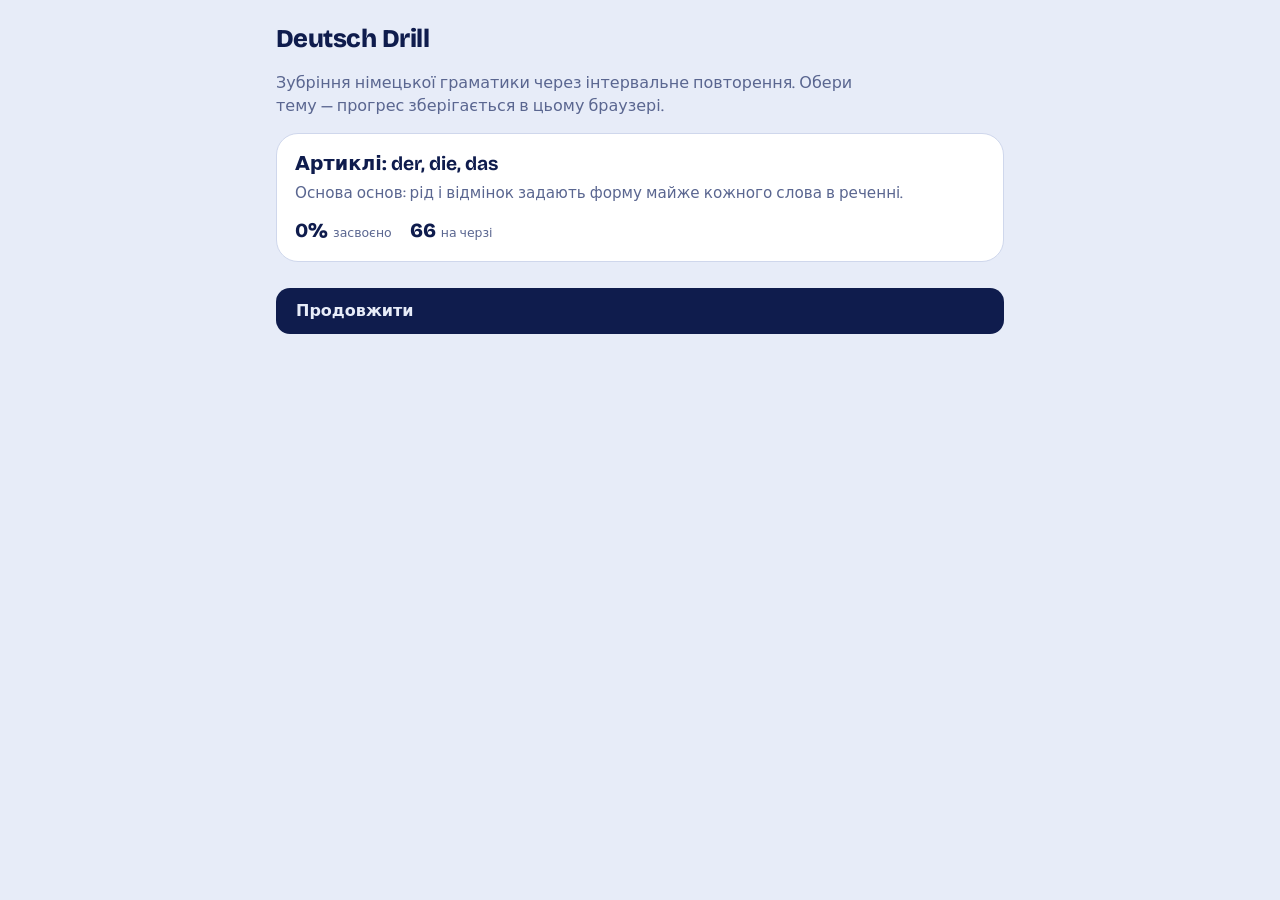
==== index.html @ 129c5a46 "Фаза 1: розбір legacy/artikel.html на рушій і тему Винесено монолітний legacy/artikel.html у переюза" ====
<!doctype html>
<html lang="uk">
<head>
<meta charset="utf-8">
<meta name="viewport" content="width=device-width, initial-scale=1">
<title>Deutsch Drill — німецька граматика на зубок</title>
<link rel="preconnect" href="https://fonts.googleapis.com">
<link rel="preconnect" href="https://fonts.gstatic.com" crossorigin>
<link href="https://fonts.googleapis.com/css2?family=Bricolage+Grotesque:opsz,wght@12..96,400;12..96,600;12..96,800&display=swap" rel="stylesheet">
<link rel="stylesheet" href="css/app.css">
</head>
<body>
<div class="wrap">
  <header>
    <div class="brand">Deutsch Drill</div>
  </header>
  <p class="intro">Зубріння німецької граматики через інтервальне повторення. Обери тему — прогрес зберігається в цьому браузері.</p>
  <div class="topics" id="topics"></div>
</div>

<script type="module">
import { topics } from './js/topics/index.js';
import * as store from './js/engine/store.js';

function topicStats(topic) {
  const data = store.getTopic(topic.id);
  const st = id => data.cards[id];
  const now = Date.now();
  const intro = topic.cards.filter(c => st(c.id));
  const total = topic.cards.length;
  const learned = intro.filter(c => st(c.id).b >= 3).length;
  const due = intro.filter(c => st(c.id).due <= now).length + topic.cards.filter(c => !st(c.id)).length;
  return { pct: Math.round(learned / total * 100), due };
}

const stats = topics.map(t => ({ topic: t, ...topicStats(t) }));
// «Продовжити» веде в тему з найбільшою чергою.
const best = stats.slice().sort((a, b) => b.due - a.due)[0];

const el = document.getElementById('topics');
el.innerHTML = stats.map(s => `
  <a class="topic-card" href="play.html?topic=${s.topic.id}">
    <h2>${s.topic.title}</h2>
    <p class="why">${s.topic.blurb || s.topic.subtitle}</p>
    <div class="topic-meta">
      <span class="m"><b>${s.pct}%</b><small>засвоєно</small></span>
      <span class="m"><b>${s.due}</b><small>на черзі</small></span>
    </div>
  </a>
`).join('');

if (best) {
  const cta = document.createElement('a');
  cta.className = 'cta';
  cta.href = `play.html?topic=${best.topic.id}`;
  cta.textContent = 'Продовжити';
  el.appendChild(cta);
}
</script>
</body>
</html>
---- css/app.css ----
:root{
  --bg:#E7ECF8; --surface:#FFFFFF; --surface2:#F3F6FD; --ink:#0F1C4D; --muted:#5A6690; --line:#CFD7EC;
  --good:#17985A; --bad:#DC3535;
  --a-der:#16C1E3; --a-die:#BDF45F; --a-das:#D3D6DE; --a-des:#FF6BCB; --a-dem:#FF6040; --a-den:#FFB957;
  --pill-ink:#13246A; --prog:#B6C2E6;
}
@media (prefers-color-scheme: dark){
  :root:not([data-theme="light"]){
    --bg:#0A1236; --surface:#131D4E; --surface2:#1A2660; --ink:#EEF2FF; --muted:#9DA8D8; --line:#2A3775;
    --good:#3DDC8B; --bad:#FF6B6B; --prog:#3A4B9C;
  }
}
:root[data-theme="dark"]{
  --bg:#0A1236; --surface:#131D4E; --surface2:#1A2660; --ink:#EEF2FF; --muted:#9DA8D8; --line:#2A3775;
  --good:#3DDC8B; --bad:#FF6B6B; --prog:#3A4B9C;
}
*{box-sizing:border-box}
html,body{margin:0}
body{background:var(--bg);color:var(--ink);font-family:"Bricolage Grotesque",system-ui,-apple-system,"Segoe UI",Roboto,sans-serif;line-height:1.45;min-height:100vh}
button{font:inherit;color:inherit}
button:focus-visible{outline:3px solid var(--a-der);outline-offset:2px}
.wrap{max-width:760px;margin:0 auto;padding:20px 16px 48px}

header{display:flex;flex-wrap:wrap;gap:12px;align-items:center;justify-content:space-between;margin-bottom:14px}
.brand{font-weight:800;font-size:1.6rem;letter-spacing:-.02em;display:flex;gap:6px;align-items:baseline}
.brand span{display:inline-block;padding:0 .35em;border-radius:.5em;color:var(--pill-ink);font-size:1.05rem}
.modes{display:flex;background:var(--surface);border:1px solid var(--line);border-radius:999px;padding:3px}
.modes button{border:0;background:transparent;padding:7px 14px;border-radius:999px;cursor:pointer;font-weight:600;color:var(--muted)}
.modes button[aria-pressed="true"]{background:var(--ink);color:var(--bg)}

.stats{display:grid;grid-template-columns:repeat(4,1fr);gap:8px;margin-bottom:14px}
.stat{background:var(--surface);border:1px solid var(--line);border-radius:14px;padding:8px 12px}
.stat b{display:block;font-size:1.35rem;font-weight:800;line-height:1.1}
.stat small{color:var(--muted);font-size:.8rem}

.card{background:var(--surface);border:1px solid var(--line);border-radius:26px;padding:22px 20px 20px;min-height:300px;display:flex;flex-direction:column;position:relative;overflow:hidden}
.card.flash-ok{box-shadow:inset 0 0 0 3px var(--good)}
.card.flash-bad{box-shadow:inset 0 0 0 3px var(--bad)}
.kind{display:flex;justify-content:space-between;align-items:center;color:var(--muted);font-size:.9rem;min-height:24px}
.badge{font-size:.78rem;font-weight:600;padding:2px 9px;border-radius:999px;background:var(--surface2);border:1px solid var(--line)}
.badge.new{background:var(--a-die);color:var(--pill-ink);border-color:transparent}
.prompt{flex:1;display:flex;flex-direction:column;align-items:center;justify-content:center;text-align:center;gap:10px;padding:14px 0}
.big{font-size:clamp(2.4rem,9vw,3.6rem);font-weight:800;letter-spacing:-.03em;line-height:1}
.gchip{font-size:1.05rem;font-weight:600;padding:5px 16px;border-radius:999px;border:2px solid var(--ink)}
.sentence{font-size:clamp(1.35rem,5vw,1.9rem);font-weight:600;line-height:1.35;max-width:32ch}
.blank{display:inline-block;min-width:2.6em;border-bottom:3px solid var(--ink);margin:0 .1em;color:var(--pill-ink);border-radius:.3em .3em 0 0;padding:0 .2em}
.hint{color:var(--muted);font-size:.95rem}

.answers{display:grid;grid-template-columns:repeat(6,1fr);gap:8px;margin-top:6px}
.pill{border:0;border-radius:18px;padding:14px 4px;font-size:1.3rem;font-weight:800;color:var(--pill-ink);cursor:pointer;position:relative;transition:transform .08s}
.pill:active{transform:scale(.96)}
.pill kbd{position:absolute;top:4px;left:8px;font-family:inherit;font-size:.65rem;font-weight:600;opacity:.55}
.pill.dim{opacity:.35}
.pill.right{outline:3px solid var(--good);outline-offset:2px;opacity:1}
.pill.wrong{outline:3px solid var(--bad);outline-offset:2px;opacity:1}
.pill:disabled{cursor:default}

.grid{display:grid;grid-template-columns:auto repeat(4,1fr);gap:6px;width:100%;max-width:520px;margin:0 auto}
.grid .h{font-size:.78rem;color:var(--muted);text-align:center;align-self:center;font-weight:600}
.grid .rh{text-align:right;padding-right:4px}
.cell{border:2px solid var(--line);background:var(--surface2);border-radius:12px;min-height:44px;cursor:pointer;font-weight:800;font-size:1.05rem;color:var(--pill-ink)}
.cell[aria-pressed="true"]{background:var(--sel,var(--a-der));border-color:transparent}
.cell.ok{outline:3px solid var(--good);outline-offset:1px}
.cell.miss{border:3px dashed var(--good)}
.cell.bad{outline:3px solid var(--bad);outline-offset:1px}
.cell.hl{outline:3px solid var(--ink);outline-offset:2px;transform:scale(1.04)}

.feedback{margin-top:14px;display:none;gap:12px;flex-direction:column}
.feedback.show{display:flex}
.fb-line{display:flex;justify-content:space-between;align-items:center;gap:10px;flex-wrap:wrap}
.fb-text{font-size:1.1rem;font-weight:600}
.fb-text.ok{color:var(--good)} .fb-text.bad{color:var(--bad)}
.mini{display:grid;grid-template-columns:auto repeat(4,1fr);gap:4px;font-size:.85rem}
.mini div{border-radius:8px;padding:4px 2px;text-align:center;font-weight:800;color:var(--pill-ink)}
.mini .h{color:var(--muted);font-weight:600;font-size:.72rem;background:none}
.mini .c{opacity:.4}
.mini .c.row{opacity:.75}
.mini .c.target{opacity:1;outline:3px solid var(--ink);outline-offset:1px}
.mini .c.chosen{opacity:1;outline:3px dashed var(--bad);outline-offset:1px}
.btn{border:0;border-radius:14px;padding:11px 20px;font-weight:800;cursor:pointer;background:var(--ink);color:var(--bg)}
.btn.ghost{background:transparent;color:var(--muted);border:1px solid var(--line);font-weight:600}

.done{flex:1;display:flex;flex-direction:column;align-items:center;justify-content:center;text-align:center;gap:12px}
.done p{margin:0;color:var(--muted);max-width:40ch}

section.map{margin-top:18px;background:var(--surface);border:1px solid var(--line);border-radius:22px;padding:16px}
.map-top{display:flex;justify-content:space-between;align-items:center;margin-bottom:10px;gap:8px}
.map-top h2{font-size:1.05rem;margin:0}
.heat{display:grid;grid-template-columns:auto repeat(4,1fr);gap:6px}
.heat .h{font-size:.75rem;color:var(--muted);text-align:center;align-self:center;font-weight:600}
.heat .rh{text-align:right;padding-right:4px;line-height:1.15}
.heat .rh em{font-style:normal;display:block;font-size:.68rem;opacity:.8}
.hc{border-radius:12px;min-height:48px;display:flex;align-items:center;justify-content:center;font-weight:800;color:var(--pill-ink);position:relative;overflow:hidden;background:var(--surface2);border:1px solid var(--line)}
.hc .fill{position:absolute;inset:0;transform-origin:left;opacity:.95}
.hc span{position:relative;font-size:.95rem}
.hc span.pct{font-size:.78rem;color:var(--ink)}
footer{display:flex;justify-content:space-between;align-items:center;margin-top:14px;color:var(--muted);font-size:.8rem;gap:10px;flex-wrap:wrap}
.linkbtn{background:none;border:0;color:var(--muted);text-decoration:underline;cursor:pointer;padding:0}

/* Хаб (index.html) */
.intro{color:var(--muted);margin:0 0 16px;max-width:60ch}
.topics{display:flex;flex-direction:column;gap:12px}
.topic-card{display:block;text-decoration:none;color:inherit;background:var(--surface);border:1px solid var(--line);border-radius:22px;padding:16px 18px}
.topic-card:focus-visible{outline:3px solid var(--a-der);outline-offset:2px}
.topic-card h2{margin:0 0 4px;font-size:1.2rem}
.topic-card .why{color:var(--muted);font-size:.95rem;margin:0 0 12px}
.topic-meta{display:flex;gap:18px;align-items:baseline;flex-wrap:wrap}
.topic-meta .m b{font-size:1.25rem;font-weight:800}
.topic-meta .m small{color:var(--muted);font-size:.78rem;margin-left:5px}
.cta{display:inline-block;margin-top:14px;background:var(--ink);color:var(--bg);border-radius:14px;padding:11px 20px;font-weight:800;text-decoration:none}

/* Панель експорту/імпорту прогресу */
.io-panel{display:none;margin-top:12px;background:var(--surface);border:1px solid var(--line);border-radius:16px;padding:14px}
.io-panel.show{display:block}
.io-panel h3{margin:0 0 8px;font-size:1rem}
.io-panel p{margin:0 0 8px;color:var(--muted);font-size:.85rem}
.io-panel textarea{width:100%;min-height:96px;resize:vertical;border:1px solid var(--line);border-radius:12px;padding:10px;font:inherit;font-size:.85rem;background:var(--surface2);color:var(--ink);word-break:break-all}
.io-actions{display:flex;gap:8px;flex-wrap:wrap;margin-top:10px}
.io-msg{font-size:.85rem;margin-top:8px}
.io-msg.ok{color:var(--good)} .io-msg.bad{color:var(--bad)}

@media (max-width:560px){
  .stats{grid-template-columns:repeat(2,1fr)}
  .answers{grid-template-columns:repeat(3,1fr)}
  .pill{padding:16px 4px}
}
@media (prefers-reduced-motion:reduce){*{transition:none!important}}
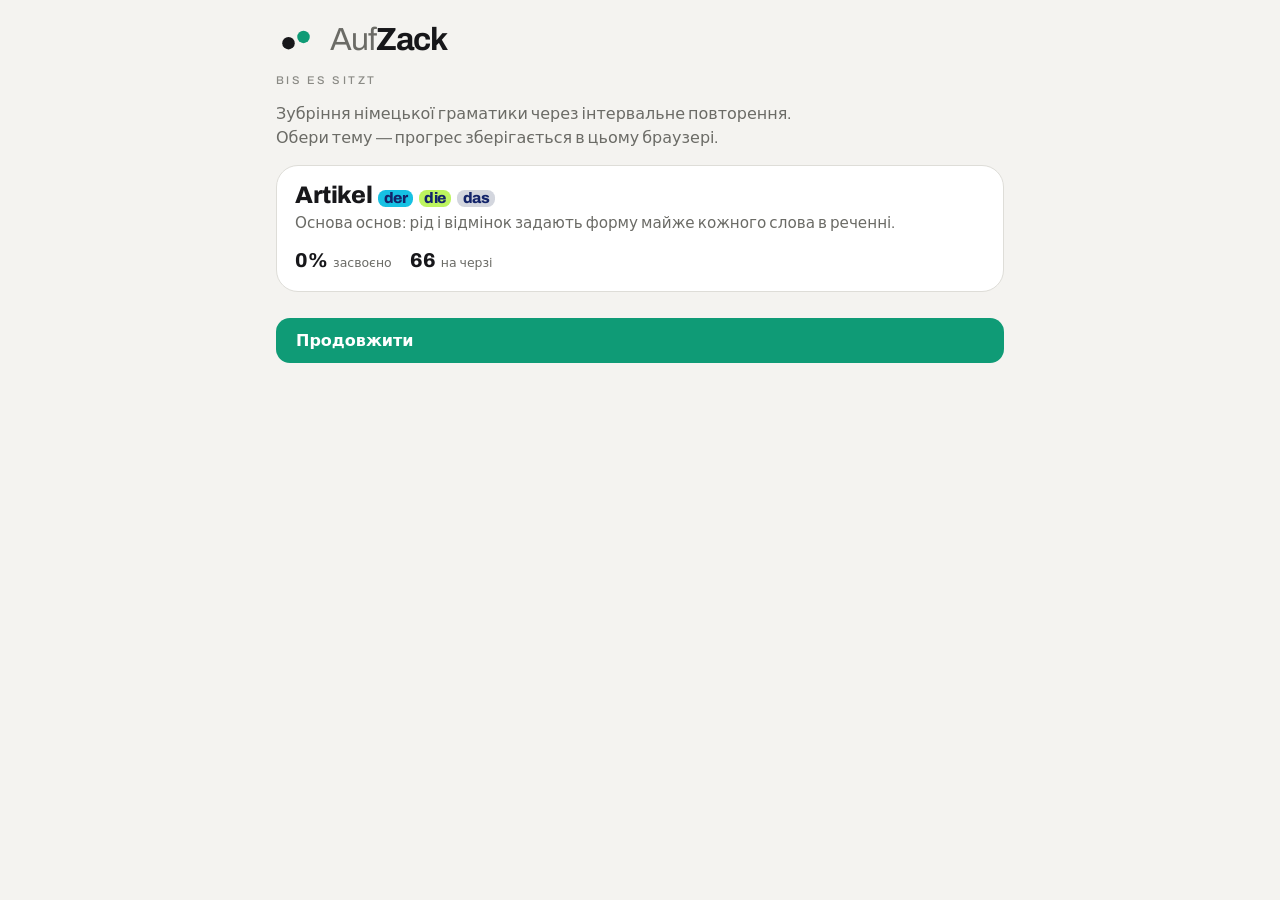
==== commit adf83208: "Брендинг Auf Zack: сайт-бренд + лого тем, палітра, шрифт, фавікони Імпорт візуальної ідентичності з " ====
--- a/index.html
+++ b/index.html
@@ -3,16 +3,32 @@
 <head>
 <meta charset="utf-8">
 <meta name="viewport" content="width=device-width, initial-scale=1">
-<title>Deutsch Drill — німецька граматика на зубок</title>
+<title>Auf Zack — граматичний тренажер</title>
+<link rel="icon" type="image/svg+xml" href="favicon.svg">
+<link rel="icon" type="image/png" sizes="32x32" href="favicon-32.png">
+<link rel="icon" type="image/png" sizes="16x16" href="favicon-16.png">
+<link rel="apple-touch-icon" href="apple-touch-icon.png">
+<link rel="manifest" href="manifest.webmanifest">
+<meta name="theme-color" media="(prefers-color-scheme: light)" content="#F4F3F0">
+<meta name="theme-color" media="(prefers-color-scheme: dark)" content="#17171A">
 <link rel="preconnect" href="https://fonts.googleapis.com">
 <link rel="preconnect" href="https://fonts.gstatic.com" crossorigin>
-<link href="https://fonts.googleapis.com/css2?family=Bricolage+Grotesque:opsz,wght@12..96,400;12..96,600;12..96,800&display=swap" rel="stylesheet">
+<link href="https://fonts.googleapis.com/css2?family=Archivo:wght@400;500;600;700;800&display=swap" rel="stylesheet">
 <link rel="stylesheet" href="css/app.css">
 </head>
 <body>
 <div class="wrap">
   <header>
-    <div class="brand">Deutsch Drill</div>
+    <div>
+      <div class="lockup">
+        <svg class="mark" viewBox="0 0 64 64" width="40" height="40" aria-hidden="true">
+          <circle cx="20" cy="37" r="10" fill="currentColor"/>
+          <circle cx="44" cy="27" r="10" fill="var(--brand-accent)"/>
+        </svg>
+        <span class="wordmark"><span class="w-auf">Auf</span><span class="w-zack">Zack</span></span>
+      </div>
+      <div class="slogan">bis es sitzt</div>
+    </div>
   </header>
   <p class="intro">Зубріння німецької граматики через інтервальне повторення. Обери тему — прогрес зберігається в цьому браузері.</p>
   <div class="topics" id="topics"></div>
@@ -39,9 +55,9 @@
 
 const el = document.getElementById('topics');
 el.innerHTML = stats.map(s => `
-  <a class="topic-card" href="play.html?topic=${s.topic.id}">
-    <h2>${s.topic.title}</h2>
-    <p class="why">${s.topic.blurb || s.topic.subtitle}</p>
+  <a class="topic-card" href="play.html?topic=${s.topic.id}" aria-label="${s.topic.title}">
+    <h2 class="topic-logo">${s.topic.logo || s.topic.title}</h2>
+    <p class="blurb">${s.topic.blurb || s.topic.subtitle}</p>
     <div class="topic-meta">
       <span class="m"><b>${s.pct}%</b><small>засвоєно</small></span>
       <span class="m"><b>${s.due}</b><small>на черзі</small></span>
--- a/css/app.css
+++ b/css/app.css
@@ -1,32 +1,54 @@
 :root{
-  --bg:#E7ECF8; --surface:#FFFFFF; --surface2:#F3F6FD; --ink:#0F1C4D; --muted:#5A6690; --line:#CFD7EC;
+  /* Брендові токени Auf Zack — тільки інтерфейс (шапка, режими, хаб, «Далі»). */
+  --brand-ink:#17171A; --brand-accent:#0F9B76; --brand-accent-strong:#0B7A5E;
+  --on-dark:#F4F3F0; --on-dark-muted:#9A9A94; --text-faint:#8A8A85;
+  /* Семантичні токени інтерфейсу на брендовій палітрі. */
+  --bg:#F4F3F0; --surface:#FFFFFF; --surface2:#ECEBE8; --ink:#17171A; --muted:#6B6B66; --line:#DEDDD8;
   --good:#17985A; --bad:#DC3535;
+  /* Кольори артиклів — мнемоніка з навчальної таблиці, НЕ бренд. Не чіпати. */
   --a-der:#16C1E3; --a-die:#BDF45F; --a-das:#D3D6DE; --a-des:#FF6BCB; --a-dem:#FF6040; --a-den:#FFB957;
-  --pill-ink:#13246A; --prog:#B6C2E6;
+  --pill-ink:#13246A; --prog:#C7C6C1;
 }
 @media (prefers-color-scheme: dark){
   :root:not([data-theme="light"]){
-    --bg:#0A1236; --surface:#131D4E; --surface2:#1A2660; --ink:#EEF2FF; --muted:#9DA8D8; --line:#2A3775;
-    --good:#3DDC8B; --bad:#FF6B6B; --prog:#3A4B9C;
+    --bg:#17171A; --surface:#212125; --surface2:#2A2A2E; --ink:#F4F3F0; --muted:#9A9A94; --line:#34343A;
+    --good:#3DDC8B; --bad:#FF6B6B; --prog:#4A4A50;
   }
 }
 :root[data-theme="dark"]{
-  --bg:#0A1236; --surface:#131D4E; --surface2:#1A2660; --ink:#EEF2FF; --muted:#9DA8D8; --line:#2A3775;
-  --good:#3DDC8B; --bad:#FF6B6B; --prog:#3A4B9C;
+  --bg:#17171A; --surface:#212125; --surface2:#2A2A2E; --ink:#F4F3F0; --muted:#9A9A94; --line:#34343A;
+  --good:#3DDC8B; --bad:#FF6B6B; --prog:#4A4A50;
 }
 *{box-sizing:border-box}
 html,body{margin:0}
-body{background:var(--bg);color:var(--ink);font-family:"Bricolage Grotesque",system-ui,-apple-system,"Segoe UI",Roboto,sans-serif;line-height:1.45;min-height:100vh}
+body{background:var(--bg);color:var(--ink);font-family:"Archivo",system-ui,-apple-system,"Helvetica Neue",Arial,sans-serif;line-height:1.45;min-height:100vh}
 button{font:inherit;color:inherit}
-button:focus-visible{outline:3px solid var(--a-der);outline-offset:2px}
+button:focus-visible{outline:3px solid var(--brand-accent);outline-offset:2px}
 .wrap{max-width:760px;margin:0 auto;padding:20px 16px 48px}
 
 header{display:flex;flex-wrap:wrap;gap:12px;align-items:center;justify-content:space-between;margin-bottom:14px}
-.brand{font-weight:800;font-size:1.6rem;letter-spacing:-.02em;display:flex;gap:6px;align-items:baseline}
-.brand span{display:inline-block;padding:0 .35em;border-radius:.5em;color:var(--pill-ink);font-size:1.05rem}
+/* Auf Zack — лок-ап: умлаут-знак + слово. Слоган лишається тільки в хабі. */
+.lockup{display:inline-flex;align-items:center;gap:14px;text-decoration:none;color:var(--ink)}
+.lockup .mark{flex:0 0 auto;display:block;color:var(--ink)}
+.wordmark{font-size:2rem;letter-spacing:-.035em;line-height:1;white-space:nowrap}
+.wordmark .w-auf{font-weight:400;color:var(--muted)}
+.wordmark .w-zack{font-weight:700;color:var(--ink)}
+.lockup.sm{gap:10px}
+.lockup.sm .mark{width:32px;height:32px}
+.lockup.sm .wordmark{font-size:1.4rem}
+.slogan{font-size:.7rem;font-weight:500;letter-spacing:.22em;text-transform:uppercase;color:var(--text-faint);margin-top:6px}
+/* Лого теми — власний знак теми з її матеріалу (напр. «Artikel» + пігулки der/die/das). */
+.topic-logo{display:inline-flex;gap:6px;align-items:baseline;flex-wrap:wrap;font-weight:800;letter-spacing:-.02em;color:var(--ink);line-height:1.1}
+.topic-logo .tl-word{font-size:1.5rem}
+.tl-pill{display:inline-block;padding:0 .35em;border-radius:.5em;color:var(--pill-ink);font-size:.95rem}
+/* Кнопка повернення в хаб — маленький знак Auf Zack. */
+.head-left{display:flex;align-items:center;gap:12px;min-width:0}
+.home-btn{display:inline-flex;align-items:center;justify-content:center;color:var(--ink);text-decoration:none;padding:5px;border-radius:10px;flex:0 0 auto}
+.home-btn:hover{background:var(--surface2)}
+.home-btn .mark{display:block}
 .modes{display:flex;background:var(--surface);border:1px solid var(--line);border-radius:999px;padding:3px}
 .modes button{border:0;background:transparent;padding:7px 14px;border-radius:999px;cursor:pointer;font-weight:600;color:var(--muted)}
-.modes button[aria-pressed="true"]{background:var(--ink);color:var(--bg)}
+.modes button[aria-pressed="true"]{background:var(--brand-accent);color:#fff}
 
 .stats{display:grid;grid-template-columns:repeat(4,1fr);gap:8px;margin-bottom:14px}
 .stat{background:var(--surface);border:1px solid var(--line);border-radius:14px;padding:8px 12px}
@@ -38,7 +60,7 @@
 .card.flash-bad{box-shadow:inset 0 0 0 3px var(--bad)}
 .kind{display:flex;justify-content:space-between;align-items:center;color:var(--muted);font-size:.9rem;min-height:24px}
 .badge{font-size:.78rem;font-weight:600;padding:2px 9px;border-radius:999px;background:var(--surface2);border:1px solid var(--line)}
-.badge.new{background:var(--a-die);color:var(--pill-ink);border-color:transparent}
+.badge.new{background:var(--brand-accent);color:#fff;border-color:transparent}
 .prompt{flex:1;display:flex;flex-direction:column;align-items:center;justify-content:center;text-align:center;gap:10px;padding:14px 0}
 .big{font-size:clamp(2.4rem,9vw,3.6rem);font-weight:800;letter-spacing:-.03em;line-height:1}
 .gchip{font-size:1.05rem;font-weight:600;padding:5px 16px;border-radius:999px;border:2px solid var(--ink)}
@@ -77,8 +99,11 @@
 .mini .c.row{opacity:.75}
 .mini .c.target{opacity:1;outline:3px solid var(--ink);outline-offset:1px}
 .mini .c.chosen{opacity:1;outline:3px dashed var(--bad);outline-offset:1px}
-.btn{border:0;border-radius:14px;padding:11px 20px;font-weight:800;cursor:pointer;background:var(--ink);color:var(--bg)}
+.why{font-size:.95rem;color:var(--ink);background:var(--surface2);border-left:3px solid var(--a-der);border-radius:0 10px 10px 0;padding:8px 12px}
+.btn{border:0;border-radius:14px;padding:11px 20px;font-weight:800;cursor:pointer;background:var(--brand-accent);color:#fff}
+.btn:hover{background:var(--brand-accent-strong)}
 .btn.ghost{background:transparent;color:var(--muted);border:1px solid var(--line);font-weight:600}
+.btn.ghost:hover{background:transparent;color:var(--ink)}
 
 .done{flex:1;display:flex;flex-direction:column;align-items:center;justify-content:center;text-align:center;gap:12px}
 .done p{margin:0;color:var(--muted);max-width:40ch}
@@ -101,13 +126,15 @@
 .intro{color:var(--muted);margin:0 0 16px;max-width:60ch}
 .topics{display:flex;flex-direction:column;gap:12px}
 .topic-card{display:block;text-decoration:none;color:inherit;background:var(--surface);border:1px solid var(--line);border-radius:22px;padding:16px 18px}
-.topic-card:focus-visible{outline:3px solid var(--a-der);outline-offset:2px}
+.topic-card:focus-visible{outline:3px solid var(--brand-accent);outline-offset:2px}
+.topic-card:hover{border-color:var(--brand-accent)}
 .topic-card h2{margin:0 0 4px;font-size:1.2rem}
-.topic-card .why{color:var(--muted);font-size:.95rem;margin:0 0 12px}
+.topic-card .blurb{color:var(--muted);font-size:.95rem;margin:0 0 12px}
 .topic-meta{display:flex;gap:18px;align-items:baseline;flex-wrap:wrap}
 .topic-meta .m b{font-size:1.25rem;font-weight:800}
 .topic-meta .m small{color:var(--muted);font-size:.78rem;margin-left:5px}
-.cta{display:inline-block;margin-top:14px;background:var(--ink);color:var(--bg);border-radius:14px;padding:11px 20px;font-weight:800;text-decoration:none}
+.cta{display:inline-block;margin-top:14px;background:var(--brand-accent);color:#fff;border-radius:14px;padding:11px 20px;font-weight:800;text-decoration:none}
+.cta:hover{background:var(--brand-accent-strong)}
 
 /* Панель експорту/імпорту прогресу */
 .io-panel{display:none;margin-top:12px;background:var(--surface);border:1px solid var(--line);border-radius:16px;padding:14px}
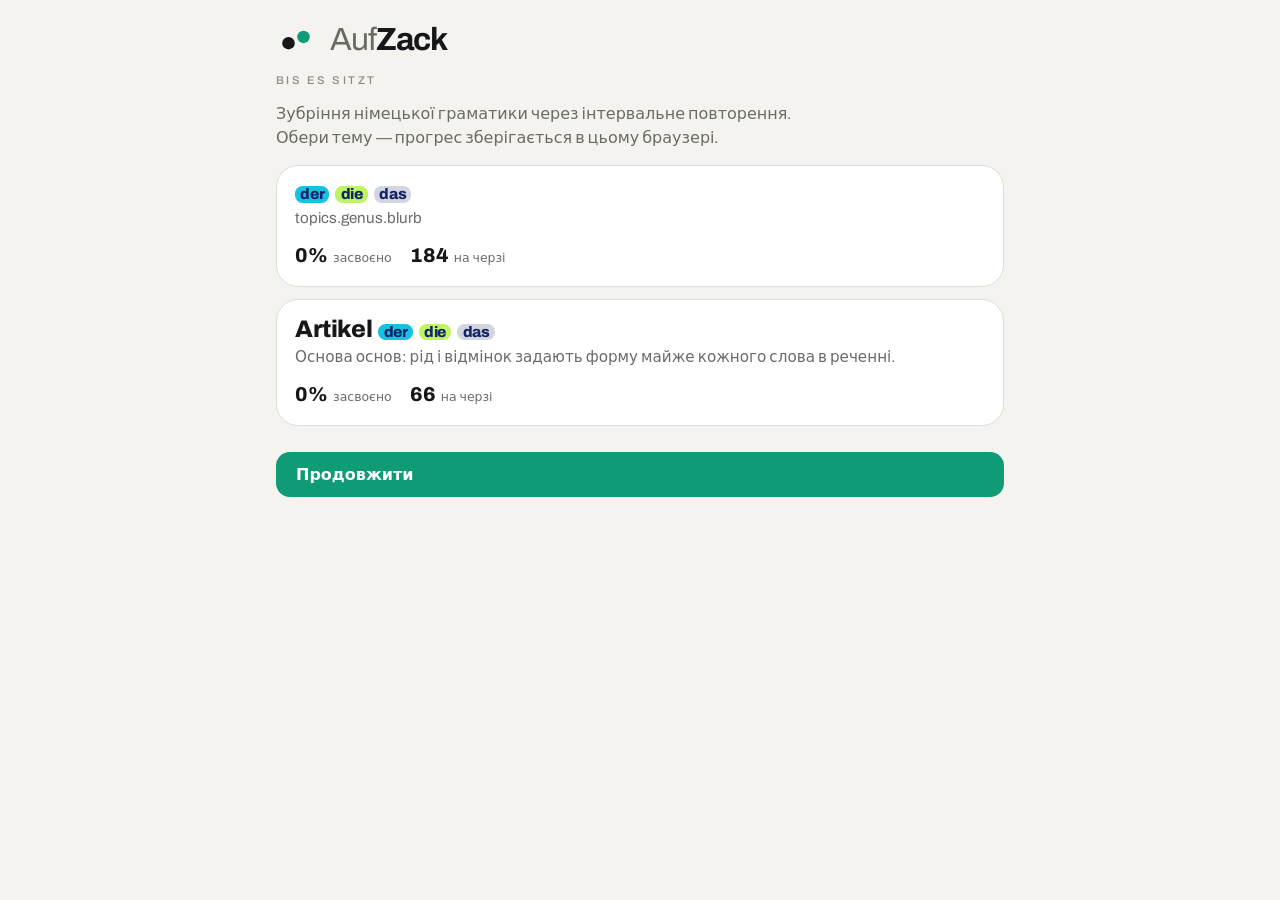
==== commit 73f2e8be: "i18n: інфраструктура + artikel + спільний UI (uk) Винесено весь видимий користувачу текст у мовні фа" ====
--- a/index.html
+++ b/index.html
@@ -3,7 +3,7 @@
 <head>
 <meta charset="utf-8">
 <meta name="viewport" content="width=device-width, initial-scale=1">
-<title>Auf Zack — граматичний тренажер</title>
+<title>Auf Zack</title>
 <link rel="icon" type="image/svg+xml" href="favicon.svg">
 <link rel="icon" type="image/png" sizes="32x32" href="favicon-32.png">
 <link rel="icon" type="image/png" sizes="16x16" href="favicon-16.png">
@@ -30,13 +30,20 @@
       <div class="slogan">bis es sitzt</div>
     </div>
   </header>
-  <p class="intro">Зубріння німецької граматики через інтервальне повторення. Обери тему — прогрес зберігається в цьому браузері.</p>
+  <p class="intro" data-i18n="ui.hub.intro"></p>
   <div class="topics" id="topics"></div>
 </div>
 
 <script type="module">
 import { topics } from './js/topics/index.js';
 import * as store from './js/engine/store.js';
+import { initLang, applyDom, t } from './js/i18n/index.js';
+
+initLang();
+applyDom();
+document.title = t('ui.hub.title');
+
+const title = id => t(`topics.${id}.title`);
 
 function topicStats(topic) {
   const data = store.getTopic(topic.id);
@@ -49,18 +56,18 @@
   return { pct: Math.round(learned / total * 100), due };
 }
 
-const stats = topics.map(t => ({ topic: t, ...topicStats(t) }));
+const stats = topics.map(tp => ({ topic: tp, ...topicStats(tp) }));
 // «Продовжити» веде в тему з найбільшою чергою.
 const best = stats.slice().sort((a, b) => b.due - a.due)[0];
 
 const el = document.getElementById('topics');
 el.innerHTML = stats.map(s => `
-  <a class="topic-card" href="play.html?topic=${s.topic.id}" aria-label="${s.topic.title}">
-    <h2 class="topic-logo">${s.topic.logo || s.topic.title}</h2>
-    <p class="blurb">${s.topic.blurb || s.topic.subtitle}</p>
+  <a class="topic-card" href="play.html?topic=${s.topic.id}" aria-label="${title(s.topic.id)}">
+    <h2 class="topic-logo">${s.topic.logo || title(s.topic.id)}</h2>
+    <p class="blurb">${t(`topics.${s.topic.id}.blurb`)}</p>
     <div class="topic-meta">
-      <span class="m"><b>${s.pct}%</b><small>засвоєно</small></span>
-      <span class="m"><b>${s.due}</b><small>на черзі</small></span>
+      <span class="m"><b>${s.pct}%</b><small>${t('ui.hub.learned')}</small></span>
+      <span class="m"><b>${s.due}</b><small>${t('ui.hub.due')}</small></span>
     </div>
   </a>
 `).join('');
@@ -69,7 +76,7 @@
   const cta = document.createElement('a');
   cta.className = 'cta';
   cta.href = `play.html?topic=${best.topic.id}`;
-  cta.textContent = 'Продовжити';
+  cta.textContent = t('ui.hub.continue');
   el.appendChild(cta);
 }
 </script>
--- a/css/app.css
+++ b/css/app.css
@@ -62,13 +62,13 @@
 .badge{font-size:.78rem;font-weight:600;padding:2px 9px;border-radius:999px;background:var(--surface2);border:1px solid var(--line)}
 .badge.new{background:var(--brand-accent);color:#fff;border-color:transparent}
 .prompt{flex:1;display:flex;flex-direction:column;align-items:center;justify-content:center;text-align:center;gap:10px;padding:14px 0}
-.big{font-size:clamp(2.4rem,9vw,3.6rem);font-weight:800;letter-spacing:-.03em;line-height:1}
+.big{font-size:clamp(2.4rem,9vw,3.6rem);font-weight:800;letter-spacing:-.03em;line-height:1;max-width:100%;overflow-wrap:break-word;hyphens:auto}
 .gchip{font-size:1.05rem;font-weight:600;padding:5px 16px;border-radius:999px;border:2px solid var(--ink)}
 .sentence{font-size:clamp(1.35rem,5vw,1.9rem);font-weight:600;line-height:1.35;max-width:32ch}
 .blank{display:inline-block;min-width:2.6em;border-bottom:3px solid var(--ink);margin:0 .1em;color:var(--pill-ink);border-radius:.3em .3em 0 0;padding:0 .2em}
 .hint{color:var(--muted);font-size:.95rem}
 
-.answers{display:grid;grid-template-columns:repeat(6,1fr);gap:8px;margin-top:6px}
+.answers{display:grid;grid-template-columns:repeat(var(--ans-cols,6),1fr);gap:8px;margin-top:6px}
 .pill{border:0;border-radius:18px;padding:14px 4px;font-size:1.3rem;font-weight:800;color:var(--pill-ink);cursor:pointer;position:relative;transition:transform .08s}
 .pill:active{transform:scale(.96)}
 .pill kbd{position:absolute;top:4px;left:8px;font-family:inherit;font-size:.65rem;font-weight:600;opacity:.55}
@@ -111,7 +111,7 @@
 section.map{margin-top:18px;background:var(--surface);border:1px solid var(--line);border-radius:22px;padding:16px}
 .map-top{display:flex;justify-content:space-between;align-items:center;margin-bottom:10px;gap:8px}
 .map-top h2{font-size:1.05rem;margin:0}
-.heat{display:grid;grid-template-columns:auto repeat(4,1fr);gap:6px}
+.heat{display:grid;grid-template-columns:auto repeat(var(--heat-cols,4),1fr);gap:6px}
 .heat .h{font-size:.75rem;color:var(--muted);text-align:center;align-self:center;font-weight:600}
 .heat .rh{text-align:right;padding-right:4px;line-height:1.15}
 .heat .rh em{font-style:normal;display:block;font-size:.68rem;opacity:.8}
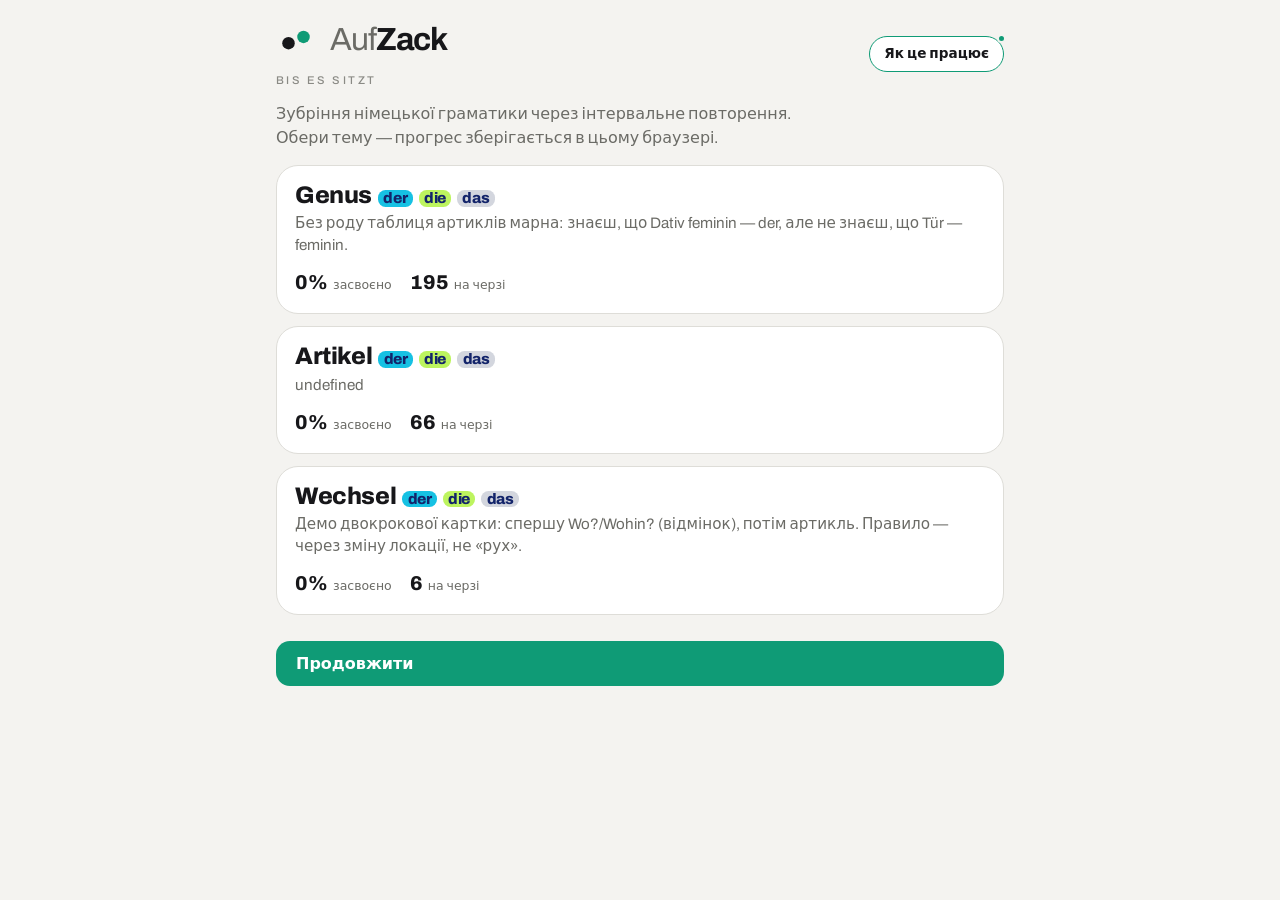
==== commit 88e5da8a: "help: панель «Як це працює» для нового користувача Кнопка «Як це працює» у хабі й на екрані гри відк" ====
--- a/index.html
+++ b/index.html
@@ -3,7 +3,7 @@
 <head>
 <meta charset="utf-8">
 <meta name="viewport" content="width=device-width, initial-scale=1">
-<title>Auf Zack</title>
+<title>Auf Zack — граматичний тренажер</title>
 <link rel="icon" type="image/svg+xml" href="favicon.svg">
 <link rel="icon" type="image/png" sizes="32x32" href="favicon-32.png">
 <link rel="icon" type="image/png" sizes="16x16" href="favicon-16.png">
@@ -29,21 +29,18 @@
       </div>
       <div class="slogan">bis es sitzt</div>
     </div>
+    <div class="head-actions" id="headActions"></div>
   </header>
-  <p class="intro" data-i18n="ui.hub.intro"></p>
+  <p class="intro">Зубріння німецької граматики через інтервальне повторення. Обери тему — прогрес зберігається в цьому браузері.</p>
   <div class="topics" id="topics"></div>
 </div>
 
 <script type="module">
 import { topics } from './js/topics/index.js';
 import * as store from './js/engine/store.js';
-import { initLang, applyDom, t } from './js/i18n/index.js';
+import { mountHelp } from './js/ui/help.js';
 
-initLang();
-applyDom();
-document.title = t('ui.hub.title');
-
-const title = id => t(`topics.${id}.title`);
+mountHelp(document.getElementById('headActions'));
 
 function topicStats(topic) {
   const data = store.getTopic(topic.id);
@@ -56,18 +53,18 @@
   return { pct: Math.round(learned / total * 100), due };
 }
 
-const stats = topics.map(tp => ({ topic: tp, ...topicStats(tp) }));
+const stats = topics.map(t => ({ topic: t, ...topicStats(t) }));
 // «Продовжити» веде в тему з найбільшою чергою.
 const best = stats.slice().sort((a, b) => b.due - a.due)[0];
 
 const el = document.getElementById('topics');
 el.innerHTML = stats.map(s => `
-  <a class="topic-card" href="play.html?topic=${s.topic.id}" aria-label="${title(s.topic.id)}">
-    <h2 class="topic-logo">${s.topic.logo || title(s.topic.id)}</h2>
-    <p class="blurb">${t(`topics.${s.topic.id}.blurb`)}</p>
+  <a class="topic-card" href="play.html?topic=${s.topic.id}" aria-label="${s.topic.title}">
+    <h2 class="topic-logo">${s.topic.logo || s.topic.title}</h2>
+    <p class="blurb">${s.topic.blurb || s.topic.subtitle}</p>
     <div class="topic-meta">
-      <span class="m"><b>${s.pct}%</b><small>${t('ui.hub.learned')}</small></span>
-      <span class="m"><b>${s.due}</b><small>${t('ui.hub.due')}</small></span>
+      <span class="m"><b>${s.pct}%</b><small>засвоєно</small></span>
+      <span class="m"><b>${s.due}</b><small>на черзі</small></span>
     </div>
   </a>
 `).join('');
@@ -76,7 +73,7 @@
   const cta = document.createElement('a');
   cta.className = 'cta';
   cta.href = `play.html?topic=${best.topic.id}`;
-  cta.textContent = t('ui.hub.continue');
+  cta.textContent = 'Продовжити';
   el.appendChild(cta);
 }
 </script>
--- a/css/app.css
+++ b/css/app.css
@@ -122,6 +122,14 @@
 footer{display:flex;justify-content:space-between;align-items:center;margin-top:14px;color:var(--muted);font-size:.8rem;gap:10px;flex-wrap:wrap}
 .linkbtn{background:none;border:0;color:var(--muted);text-decoration:underline;cursor:pointer;padding:0}
 
+/* Нагадування «збережи прогрес» — ненав'язливий рядок, не модалка */
+.nudge{display:flex;align-items:center;gap:10px;margin-top:14px;background:var(--surface);border:1px solid var(--line);border-left:3px solid var(--brand-accent);border-radius:14px;padding:10px 14px;color:var(--ink);font-size:.9rem}
+.nudge[hidden]{display:none}
+.nudge p{margin:0;flex:1}
+.nudge .btn{padding:8px 14px;font-size:.85rem}
+.nudge .x{flex:0 0 auto;font-size:1rem;text-decoration:none;color:var(--muted)}
+.nudge .x:hover{color:var(--ink)}
+
 /* Хаб (index.html) */
 .intro{color:var(--muted);margin:0 0 16px;max-width:60ch}
 .topics{display:flex;flex-direction:column;gap:12px}
@@ -146,9 +154,27 @@
 .io-msg{font-size:.85rem;margin-top:8px}
 .io-msg.ok{color:var(--good)} .io-msg.bad{color:var(--bad)}
 
+/* «Як це працює» — кнопка, позначка-крапка і панель */
+.head-right{display:flex;align-items:center;gap:10px;flex-wrap:wrap}
+.head-actions{display:flex;align-items:center}
+.help-btn{position:relative;border:1px solid var(--line);background:var(--surface);color:var(--muted);border-radius:999px;padding:7px 14px;font:inherit;font-weight:600;font-size:.85rem;cursor:pointer}
+.help-btn:hover{color:var(--ink)}
+.help-btn.attention{border-color:var(--brand-accent);color:var(--ink);animation:helpPulse 2s ease-out infinite}
+.help-dot{position:absolute;top:-3px;right:-3px;width:9px;height:9px;border-radius:50%;background:var(--brand-accent);border:2px solid var(--bg)}
+@keyframes helpPulse{0%{box-shadow:0 0 0 0 rgba(15,155,118,.45)}70%{box-shadow:0 0 0 8px rgba(15,155,118,0)}100%{box-shadow:0 0 0 0 rgba(15,155,118,0)}}
+.help-overlay{position:fixed;inset:0;background:rgba(0,0,0,.5);display:flex;align-items:center;justify-content:center;padding:16px;z-index:50}
+.help-panel{background:var(--surface);border:1px solid var(--line);border-radius:20px;max-width:520px;width:100%;max-height:85vh;overflow:auto;padding:18px 20px;box-shadow:0 18px 50px rgba(0,0,0,.35)}
+.help-head{display:flex;justify-content:space-between;align-items:center;gap:10px;margin-bottom:4px}
+.help-head h2{margin:0;font-size:1.15rem}
+.help-x{border:0;background:transparent;color:var(--muted);font-size:1.05rem;cursor:pointer;border-radius:8px;padding:4px 9px}
+.help-x:hover{color:var(--ink)}
+.help-body section{margin-top:13px}
+.help-body h3{margin:0 0 3px;font-size:.98rem}
+.help-body p{margin:0;color:var(--muted);font-size:.9rem;line-height:1.5}
+
 @media (max-width:560px){
   .stats{grid-template-columns:repeat(2,1fr)}
   .answers{grid-template-columns:repeat(3,1fr)}
   .pill{padding:16px 4px}
 }
-@media (prefers-reduced-motion:reduce){*{transition:none!important}}
+@media (prefers-reduced-motion:reduce){*{transition:none!important}.help-btn.attention{animation:none}}
